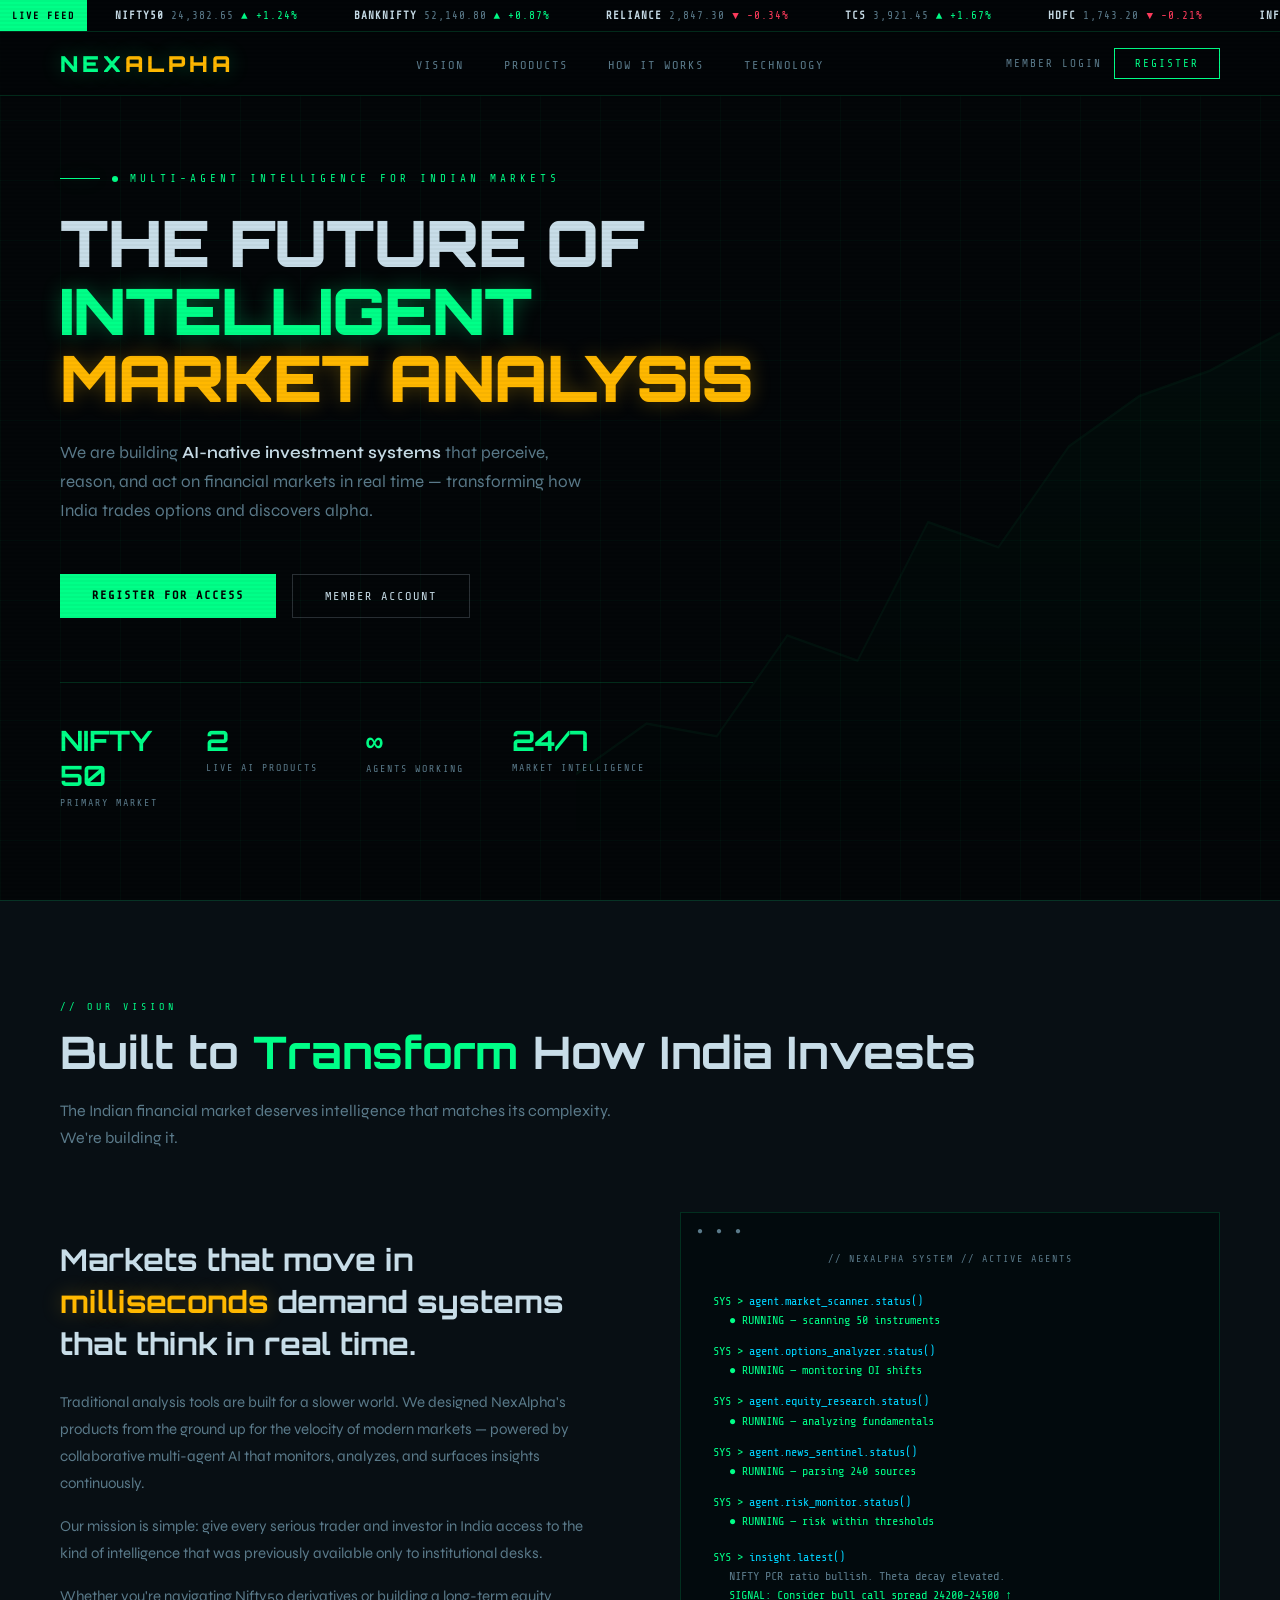
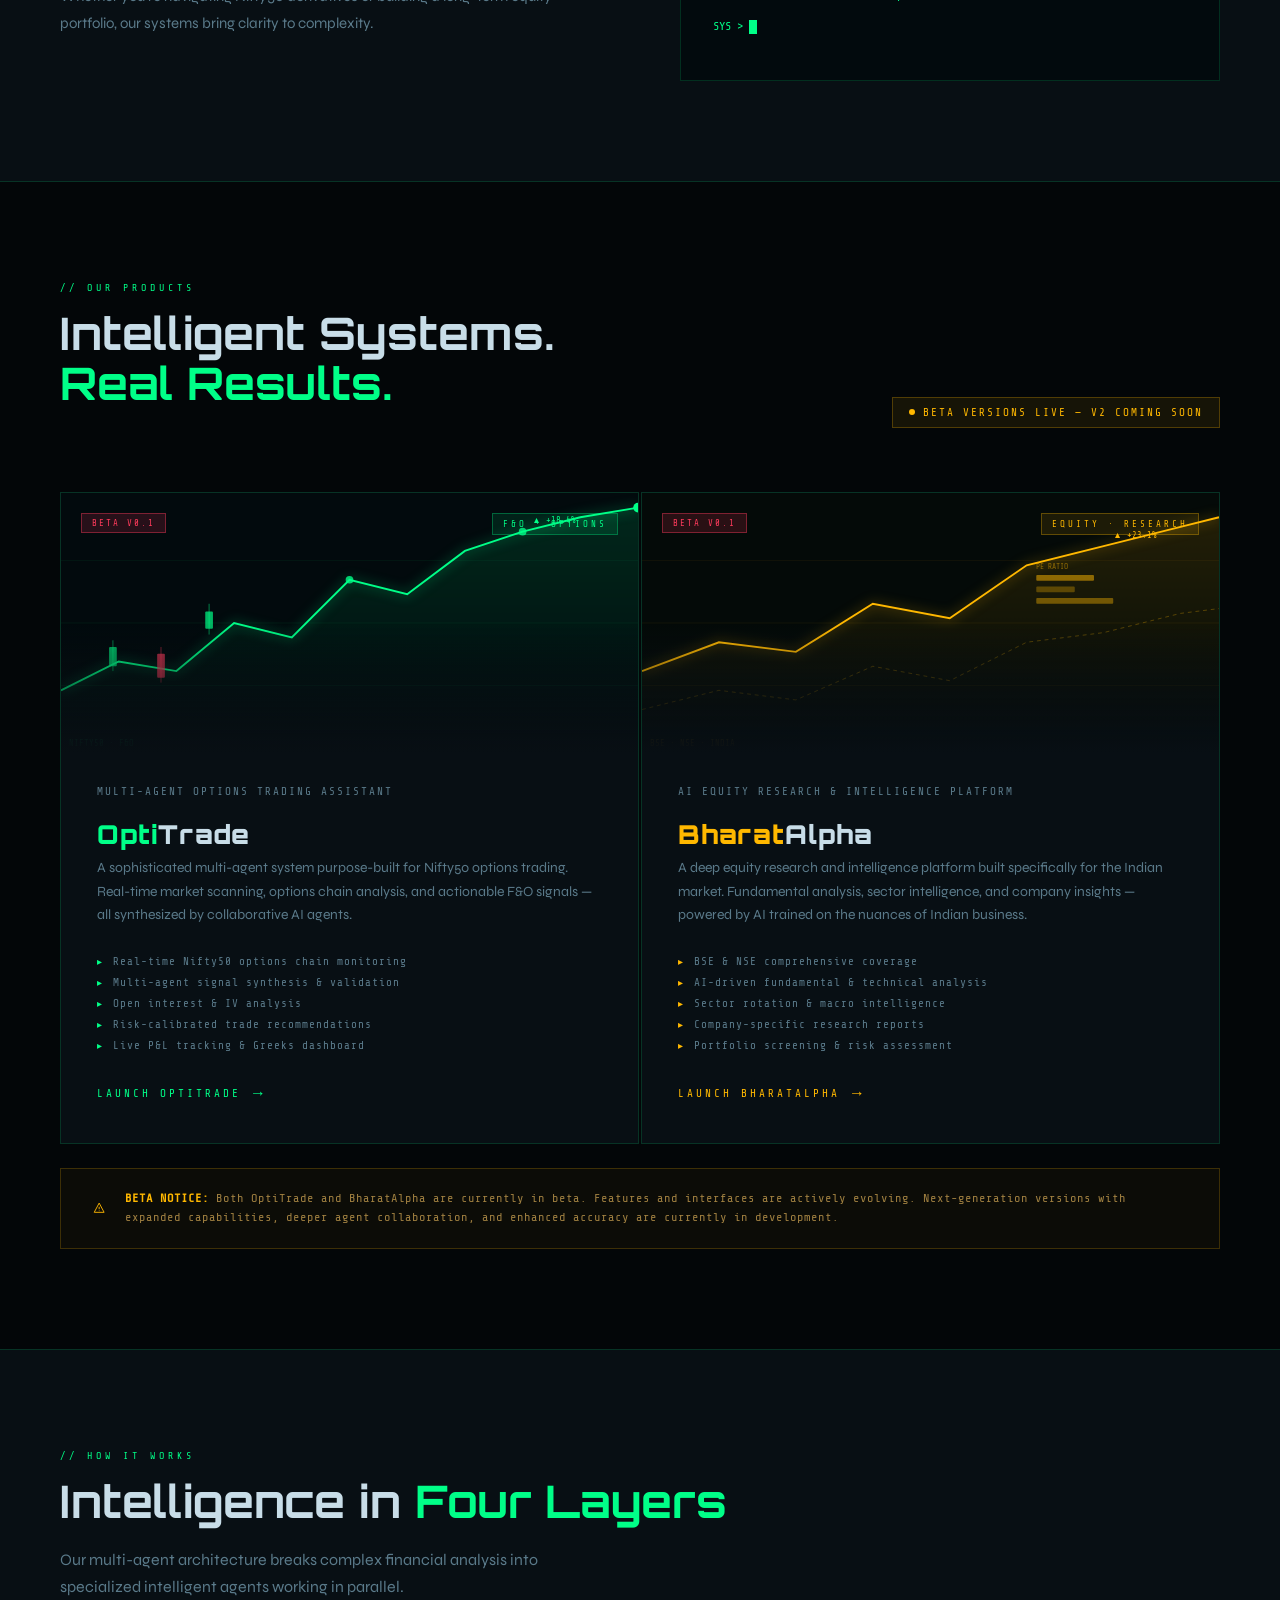
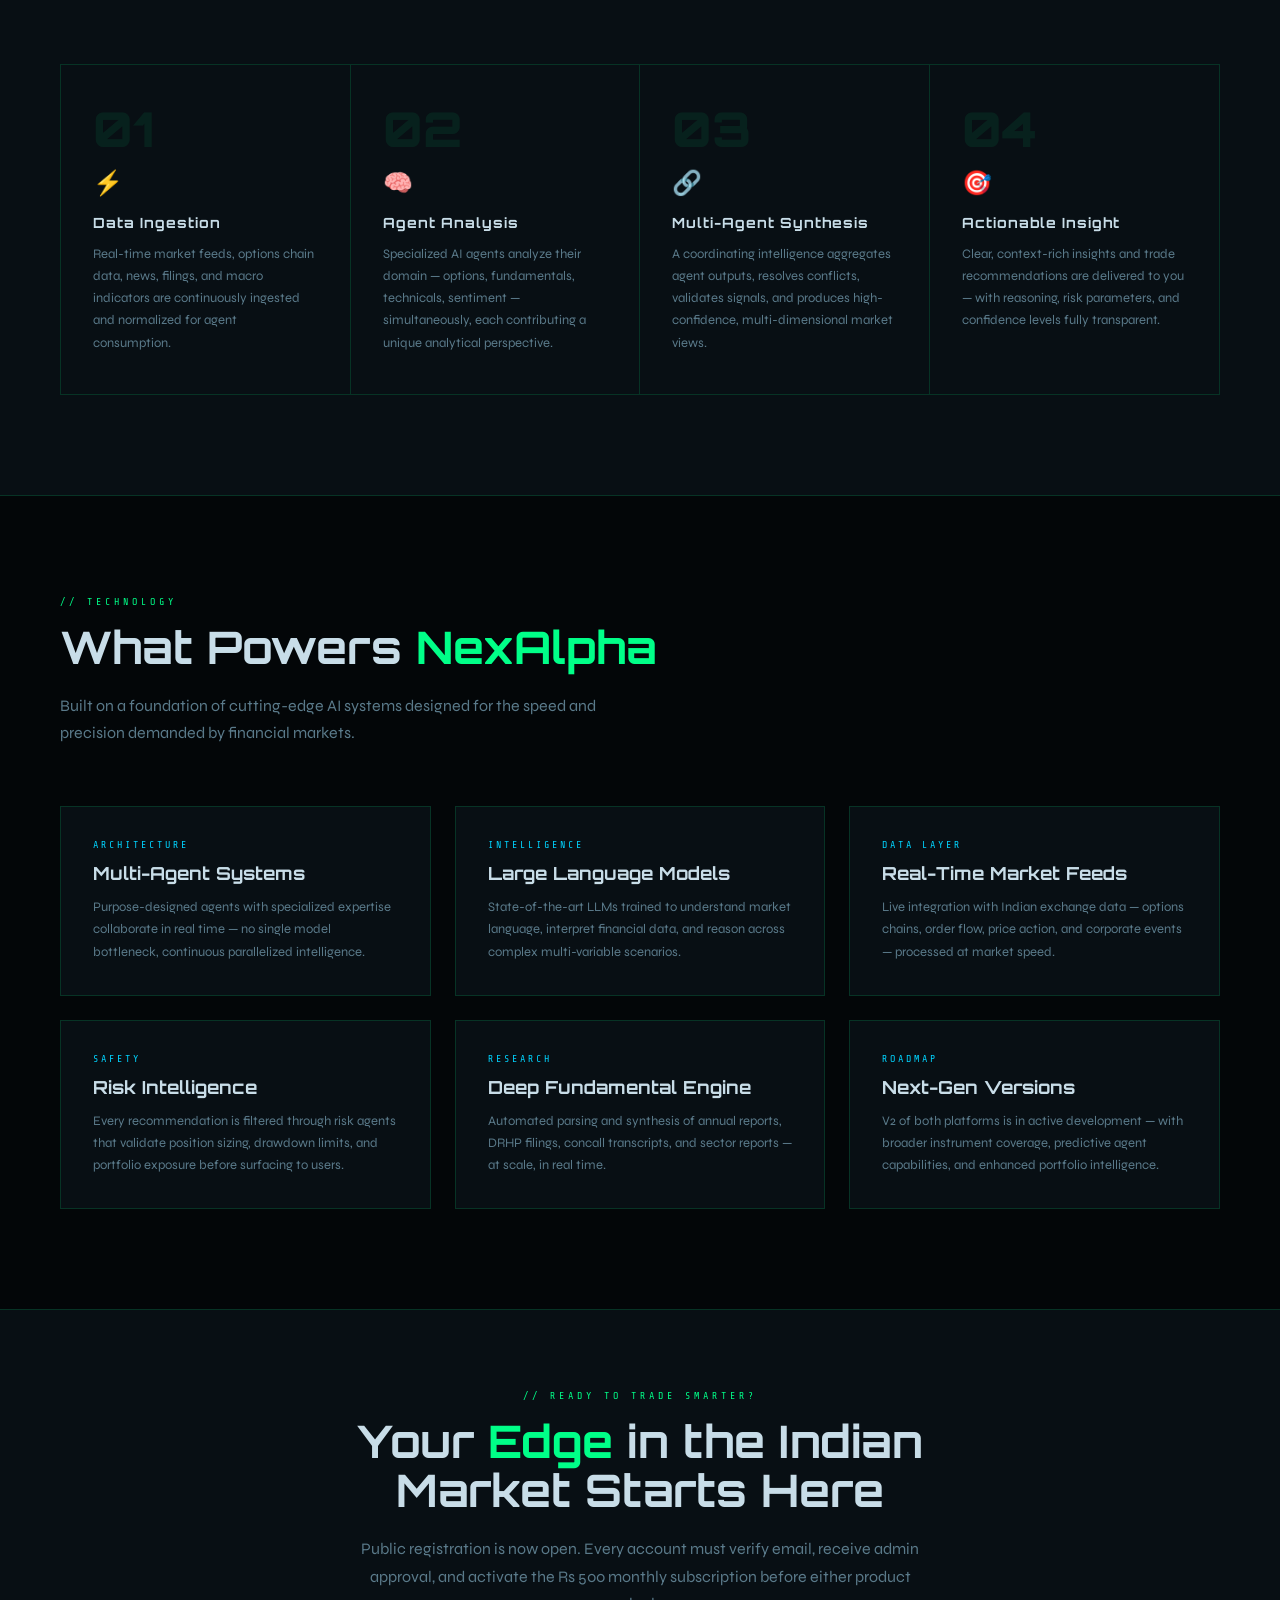
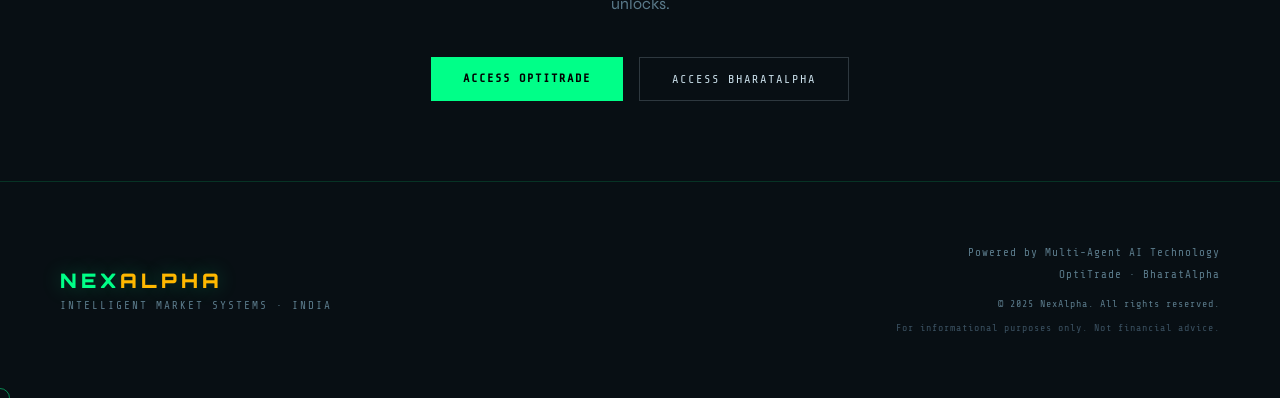
==== index.html @ 41e8a123 "Implemented database, auth and payment gateway" ====
<!DOCTYPE html>
<html lang="en">

<head>
    <meta charset="UTF-8">
    <meta name="viewport" content="width=device-width, initial-scale=1.0">
    <title>NexAlpha — Intelligent Market Systems</title>
    <link rel="preconnect" href="https://fonts.googleapis.com">
    <link
        href="https://fonts.googleapis.com/css2?family=Share+Tech+Mono&family=Orbitron:wght@400;700;900&family=Syne:wght@400;600;800&display=swap"
        rel="stylesheet">
    <style>
        :root {
            --bg: #030608;
            --surface: #080f14;
            --surface2: #0d1a22;
            --green: #00ff88;
            --green-dim: #00cc6a;
            --amber: #ffb800;
            --red: #ff3b5c;
            --cyan: #00d4ff;
            --text: #c8dde8;
            --text-dim: #5a7a8a;
            --border: rgba(0, 255, 136, 0.15);
            --glow: 0 0 20px rgba(0, 255, 136, 0.3);
            --glow-amber: 0 0 20px rgba(255, 184, 0, 0.3);
        }

        * {
            margin: 0;
            padding: 0;
            box-sizing: border-box;
        }

        html {
            scroll-behavior: smooth;
        }

        body {
            background: var(--bg);
            color: var(--text);
            font-family: 'Syne', sans-serif;
            overflow-x: hidden;
            cursor: crosshair;
        }

        /* Scanline overlay */
        body::before {
            content: '';
            position: fixed;
            inset: 0;
            background: repeating-linear-gradient(0deg,
                    transparent,
                    transparent 2px,
                    rgba(0, 0, 0, 0.03) 2px,
                    rgba(0, 0, 0, 0.03) 4px);
            pointer-events: none;
            z-index: 9999;
        }

        /* Grid background */
        body::after {
            content: '';
            position: fixed;
            inset: 0;
            background-image:
                linear-gradient(rgba(0, 255, 136, 0.03) 1px, transparent 1px),
                linear-gradient(90deg, rgba(0, 255, 136, 0.03) 1px, transparent 1px);
            background-size: 60px 60px;
            pointer-events: none;
            z-index: 0;
        }

        /* ─── TICKER ─── */
        .ticker-wrap {
            position: fixed;
            top: 0;
            left: 0;
            right: 0;
            z-index: 1000;
            background: rgba(3, 6, 8, 0.95);
            border-bottom: 1px solid var(--border);
            height: 32px;
            overflow: hidden;
            display: flex;
            align-items: center;
        }

        .ticker-label {
            background: var(--green);
            color: #000;
            font-family: 'Share Tech Mono', monospace;
            font-size: 10px;
            font-weight: 700;
            padding: 0 12px;
            height: 100%;
            display: flex;
            align-items: center;
            white-space: nowrap;
            letter-spacing: 2px;
            flex-shrink: 0;
        }

        .ticker-track {
            display: flex;
            animation: ticker 30s linear infinite;
            white-space: nowrap;
        }

        .ticker-item {
            font-family: 'Share Tech Mono', monospace;
            font-size: 11px;
            padding: 0 28px;
            color: var(--text-dim);
            letter-spacing: 1px;
        }

        .ticker-item .sym {
            color: var(--text);
            font-weight: 700;
        }

        .ticker-item .up {
            color: var(--green);
        }

        .ticker-item .down {
            color: var(--red);
        }

        @keyframes ticker {
            0% {
                transform: translateX(0);
            }

            100% {
                transform: translateX(-50%);
            }
        }

        /* ─── NAV ─── */
        nav {
            position: fixed;
            top: 32px;
            left: 0;
            right: 0;
            z-index: 900;
            display: flex;
            align-items: center;
            justify-content: space-between;
            padding: 0 60px;
            height: 64px;
            background: rgba(3, 6, 8, 0.9);
            backdrop-filter: blur(20px);
            border-bottom: 1px solid var(--border);
        }

        .nav-logo {
            font-family: 'Orbitron', monospace;
            font-size: 22px;
            font-weight: 900;
            letter-spacing: 4px;
            color: var(--green);
            text-shadow: var(--glow);
            text-decoration: none;
        }

        .nav-logo span {
            color: var(--amber);
        }

        .nav-links {
            display: flex;
            gap: 40px;
            list-style: none;
        }

        .nav-links a {
            font-family: 'Share Tech Mono', monospace;
            font-size: 12px;
            letter-spacing: 2px;
            color: var(--text-dim);
            text-decoration: none;
            text-transform: uppercase;
            transition: color 0.2s;
        }

        .nav-links a:hover {
            color: var(--green);
        }

        .nav-cta {
            font-family: 'Share Tech Mono', monospace;
            font-size: 11px;
            letter-spacing: 2px;
            text-transform: uppercase;
            padding: 8px 20px;
            border: 1px solid var(--green);
            color: var(--green);
            background: transparent;
            cursor: pointer;
            transition: all 0.2s;
            text-decoration: none;
        }

        .nav-cta:hover {
            background: var(--green);
            color: #000;
            box-shadow: var(--glow);
        }

        .nav-actions {
            display: flex;
            align-items: center;
            gap: 12px;
        }

        .nav-login {
            font-family: 'Share Tech Mono', monospace;
            font-size: 11px;
            letter-spacing: 2px;
            text-transform: uppercase;
            color: var(--text-dim);
            text-decoration: none;
        }

        .nav-login:hover {
            color: var(--text);
        }

        /* ─── HERO ─── */
        #hero {
            position: relative;
            min-height: 100vh;
            display: flex;
            align-items: center;
            padding: 160px 60px 80px;
            z-index: 1;
            overflow: hidden;
        }

        .hero-bg-chart {
            position: absolute;
            right: 0;
            bottom: 0;
            width: 55%;
            height: 70%;
            opacity: 0.08;
            pointer-events: none;
        }

        .hero-content {
            max-width: 700px;
            position: relative;
            z-index: 2;
        }

        .hero-tag {
            font-family: 'Share Tech Mono', monospace;
            font-size: 11px;
            letter-spacing: 4px;
            color: var(--green);
            text-transform: uppercase;
            margin-bottom: 24px;
            display: flex;
            align-items: center;
            gap: 12px;
        }

        .hero-tag::before {
            content: '';
            width: 40px;
            height: 1px;
            background: var(--green);
            box-shadow: var(--glow);
        }

        .hero-tag .blink {
            width: 6px;
            height: 6px;
            background: var(--green);
            border-radius: 50%;
            animation: blink 1s step-end infinite;
        }

        @keyframes blink {

            0%,
            100% {
                opacity: 1;
            }

            50% {
                opacity: 0;
            }
        }

        h1 {
            font-family: 'Orbitron', monospace;
            font-size: clamp(38px, 5vw, 72px);
            font-weight: 900;
            line-height: 1.05;
            letter-spacing: -1px;
            margin-bottom: 12px;
        }

        h1 .line1 {
            color: var(--text);
        }

        h1 .line2 {
            color: var(--green);
            text-shadow: var(--glow);
        }

        h1 .line3 {
            color: var(--amber);
            text-shadow: var(--glow-amber);
        }

        .hero-sub {
            font-size: 17px;
            line-height: 1.7;
            color: var(--text-dim);
            margin: 28px 0 48px;
            max-width: 540px;
            font-weight: 400;
        }

        .hero-sub strong {
            color: var(--text);
            font-weight: 600;
        }

        .hero-btns {
            display: flex;
            gap: 16px;
            flex-wrap: wrap;
        }

        .btn-primary {
            font-family: 'Share Tech Mono', monospace;
            font-size: 12px;
            letter-spacing: 2px;
            text-transform: uppercase;
            padding: 14px 32px;
            background: var(--green);
            color: #000;
            border: none;
            cursor: pointer;
            font-weight: 700;
            text-decoration: none;
            transition: all 0.2s;
            display: inline-block;
        }

        .btn-primary:hover {
            box-shadow: var(--glow);
            transform: translateY(-2px);
        }

        .btn-secondary {
            font-family: 'Share Tech Mono', monospace;
            font-size: 12px;
            letter-spacing: 2px;
            text-transform: uppercase;
            padding: 14px 32px;
            background: transparent;
            color: var(--text);
            border: 1px solid rgba(200, 221, 232, 0.2);
            cursor: pointer;
            text-decoration: none;
            transition: all 0.2s;
            display: inline-block;
        }

        .btn-secondary:hover {
            border-color: var(--cyan);
            color: var(--cyan);
        }

        /* Stats row */
        .hero-stats {
            display: flex;
            gap: 48px;
            margin-top: 64px;
            padding-top: 40px;
            border-top: 1px solid var(--border);
        }

        .stat-item .val {
            font-family: 'Orbitron', monospace;
            font-size: 28px;
            font-weight: 700;
            color: var(--green);
            display: block;
        }

        .stat-item .lbl {
            font-family: 'Share Tech Mono', monospace;
            font-size: 10px;
            letter-spacing: 2px;
            color: var(--text-dim);
            text-transform: uppercase;
            margin-top: 4px;
            display: block;
        }

        /* ─── SECTION COMMONS ─── */
        section {
            position: relative;
            z-index: 1;
            padding: 100px 60px;
        }

        .section-tag {
            font-family: 'Share Tech Mono', monospace;
            font-size: 10px;
            letter-spacing: 4px;
            color: var(--green);
            text-transform: uppercase;
            margin-bottom: 16px;
        }

        .section-title {
            font-family: 'Orbitron', monospace;
            font-size: clamp(28px, 3.5vw, 48px);
            font-weight: 700;
            color: var(--text);
            margin-bottom: 20px;
            line-height: 1.1;
        }

        .section-title em {
            font-style: normal;
            color: var(--green);
        }

        .section-desc {
            font-size: 16px;
            color: var(--text-dim);
            line-height: 1.7;
            max-width: 560px;
        }

        /* ─── VISION ─── */
        #vision {
            background: var(--surface);
            border-top: 1px solid var(--border);
            border-bottom: 1px solid var(--border);
        }

        .vision-grid {
            display: grid;
            grid-template-columns: 1fr 1fr;
            gap: 80px;
            align-items: center;
            margin-top: 60px;
        }

        .vision-text .big {
            font-family: 'Orbitron', monospace;
            font-size: clamp(18px, 2.5vw, 30px);
            font-weight: 700;
            color: var(--text);
            line-height: 1.4;
            margin-bottom: 24px;
        }

        .vision-text .big span {
            color: var(--amber);
            text-shadow: var(--glow-amber);
        }

        .vision-text p {
            font-size: 15px;
            color: var(--text-dim);
            line-height: 1.8;
            margin-bottom: 16px;
        }

        .terminal-box {
            background: #020a0d;
            border: 1px solid var(--border);
            padding: 32px;
            font-family: 'Share Tech Mono', monospace;
            position: relative;
            overflow: hidden;
        }

        .terminal-box::before {
            content: '● ● ●';
            position: absolute;
            top: 12px;
            left: 16px;
            font-size: 10px;
            color: var(--text-dim);
            letter-spacing: 4px;
        }

        .terminal-box .tb-title {
            font-size: 10px;
            color: var(--text-dim);
            letter-spacing: 2px;
            text-align: center;
            margin-bottom: 28px;
            margin-top: 8px;
            text-transform: uppercase;
        }

        .t-line {
            font-size: 12px;
            margin-bottom: 12px;
            line-height: 1.6;
        }

        .t-line .prompt {
            color: var(--green);
        }

        .t-line .cmd {
            color: var(--cyan);
        }

        .t-line .out {
            color: var(--text-dim);
            padding-left: 16px;
            display: block;
        }

        .t-line .val-up {
            color: var(--green);
        }

        .t-line .val-down {
            color: var(--red);
        }

        .t-cursor {
            display: inline-block;
            width: 8px;
            height: 14px;
            background: var(--green);
            vertical-align: middle;
            animation: blink 0.8s step-end infinite;
        }

        /* ─── PRODUCTS ─── */
        #products {
            padding: 100px 60px;
        }

        .products-header {
            display: flex;
            justify-content: space-between;
            align-items: flex-end;
            margin-bottom: 64px;
        }

        .beta-notice {
            font-family: 'Share Tech Mono', monospace;
            font-size: 11px;
            letter-spacing: 2px;
            color: var(--amber);
            background: rgba(255, 184, 0, 0.08);
            border: 1px solid rgba(255, 184, 0, 0.25);
            padding: 8px 16px;
            display: flex;
            align-items: center;
            gap: 8px;
            text-transform: uppercase;
        }

        .beta-notice .dot {
            width: 6px;
            height: 6px;
            background: var(--amber);
            border-radius: 50%;
            animation: blink 1s step-end infinite;
        }

        .products-grid {
            display: grid;
            grid-template-columns: 1fr 1fr;
            gap: 2px;
        }

        /* Product Card */
        .product-card {
            background: var(--surface);
            border: 1px solid var(--border);
            padding: 0;
            cursor: pointer;
            text-decoration: none;
            color: inherit;
            display: block;
            position: relative;
            overflow: hidden;
            transition: all 0.3s;
            group: true;
        }

        .product-card:hover {
            border-color: rgba(0, 255, 136, 0.4);
            transform: translateY(-4px);
            box-shadow: 0 24px 60px rgba(0, 0, 0, 0.5), var(--glow);
            z-index: 2;
        }

        .product-card.amber:hover {
            border-color: rgba(255, 184, 0, 0.4);
            box-shadow: 0 24px 60px rgba(0, 0, 0, 0.5), var(--glow-amber);
        }

        /* Card visual header */
        .card-visual {
            height: 260px;
            position: relative;
            overflow: hidden;
            background: #020a0d;
        }

        /* Animated chart for OptiTrade */
        .chart-anim {
            position: absolute;
            inset: 0;
            display: flex;
            align-items: flex-end;
            gap: 3px;
            padding: 20px;
        }

        .chart-anim svg {
            position: absolute;
            inset: 0;
            width: 100%;
            height: 100%;
        }

        .card-visual-overlay {
            position: absolute;
            inset: 0;
            background: linear-gradient(to bottom, transparent 50%, var(--surface) 100%);
            z-index: 2;
        }

        .card-badge {
            position: absolute;
            top: 20px;
            right: 20px;
            z-index: 5;
            font-family: 'Share Tech Mono', monospace;
            font-size: 9px;
            letter-spacing: 3px;
            text-transform: uppercase;
            padding: 5px 10px;
            background: rgba(0, 255, 136, 0.1);
            border: 1px solid rgba(0, 255, 136, 0.3);
            color: var(--green);
        }

        .card-badge.amber-badge {
            background: rgba(255, 184, 0, 0.1);
            border-color: rgba(255, 184, 0, 0.3);
            color: var(--amber);
        }

        .beta-tag {
            position: absolute;
            top: 20px;
            left: 20px;
            z-index: 5;
            font-family: 'Share Tech Mono', monospace;
            font-size: 9px;
            letter-spacing: 2px;
            text-transform: uppercase;
            padding: 4px 10px;
            background: rgba(255, 59, 92, 0.15);
            border: 1px solid rgba(255, 59, 92, 0.4);
            color: var(--red);
        }

        .card-body {
            padding: 32px 36px 40px;
        }

        .card-name {
            font-family: 'Orbitron', monospace;
            font-size: 26px;
            font-weight: 900;
            margin-bottom: 6px;
            color: var(--text);
            letter-spacing: 1px;
        }

        .card-name .accent {
            color: var(--green);
        }

        .card-name .accent-amber {
            color: var(--amber);
        }

        .card-tagline {
            font-family: 'Share Tech Mono', monospace;
            font-size: 11px;
            letter-spacing: 2px;
            color: var(--text-dim);
            text-transform: uppercase;
            margin-bottom: 20px;
        }

        .card-desc {
            font-size: 14px;
            color: var(--text-dim);
            line-height: 1.7;
            margin-bottom: 28px;
        }

        .card-features {
            display: flex;
            flex-direction: column;
            gap: 8px;
            margin-bottom: 32px;
        }

        .feat {
            font-family: 'Share Tech Mono', monospace;
            font-size: 11px;
            letter-spacing: 1px;
            color: var(--text-dim);
            display: flex;
            align-items: center;
            gap: 10px;
        }

        .feat::before {
            content: '▸';
            color: var(--green);
            font-size: 10px;
        }

        .feat.amber::before {
            color: var(--amber);
        }

        .card-cta {
            font-family: 'Share Tech Mono', monospace;
            font-size: 11px;
            letter-spacing: 3px;
            text-transform: uppercase;
            color: var(--green);
            display: flex;
            align-items: center;
            gap: 12px;
            transition: gap 0.2s;
        }

        .product-card:hover .card-cta {
            gap: 20px;
        }

        .card-cta.amber-cta {
            color: var(--amber);
        }

        .card-cta::after {
            content: '→';
            font-size: 16px;
        }

        /* SVG chart paths */
        .chart-path-green {
            fill: none;
            stroke: var(--green);
            stroke-width: 2;
            filter: drop-shadow(0 0 6px rgba(0, 255, 136, 0.6));
            stroke-dasharray: 1000;
            stroke-dashoffset: 1000;
            animation: drawLine 3s ease forwards 0.5s;
        }

        .chart-path-amber {
            fill: none;
            stroke: var(--amber);
            stroke-width: 2;
            filter: drop-shadow(0 0 6px rgba(255, 184, 0, 0.6));
            stroke-dasharray: 1000;
            stroke-dashoffset: 1000;
            animation: drawLine 3s ease forwards 0.5s;
        }

        .chart-area-green {
            fill: url(#greenGrad);
            opacity: 0.3;
            stroke: none;
            animation: fadeIn 3.5s ease forwards;
        }

        .chart-area-amber {
            fill: url(#amberGrad);
            opacity: 0.25;
            stroke: none;
            animation: fadeIn 3.5s ease forwards;
        }

        @keyframes drawLine {
            to {
                stroke-dashoffset: 0;
            }
        }

        @keyframes fadeIn {
            0% {
                opacity: 0;
            }

            100% {
                opacity: 0.25;
            }
        }

        /* Candlestick visual */
        .candle {
            display: inline-block;
            width: 14px;
            border-radius: 1px;
            position: relative;
            transition: height 1s ease;
        }

        /* ─── HOW IT WORKS ─── */
        #how {
            background: var(--surface);
            border-top: 1px solid var(--border);
            border-bottom: 1px solid var(--border);
        }

        .how-grid {
            display: grid;
            grid-template-columns: repeat(4, 1fr);
            gap: 0;
            margin-top: 64px;
            border: 1px solid var(--border);
        }

        .how-step {
            padding: 40px 32px;
            border-right: 1px solid var(--border);
            position: relative;
            transition: background 0.3s;
        }

        .how-step:last-child {
            border-right: none;
        }

        .how-step:hover {
            background: rgba(0, 255, 136, 0.03);
        }

        .step-num {
            font-family: 'Orbitron', monospace;
            font-size: 48px;
            font-weight: 900;
            color: rgba(0, 255, 136, 0.08);
            line-height: 1;
            margin-bottom: 16px;
        }

        .step-icon {
            font-size: 24px;
            margin-bottom: 16px;
            display: block;
        }

        .step-title {
            font-family: 'Orbitron', monospace;
            font-size: 14px;
            font-weight: 700;
            color: var(--text);
            margin-bottom: 12px;
            letter-spacing: 1px;
        }

        .step-desc {
            font-size: 13px;
            color: var(--text-dim);
            line-height: 1.7;
        }

        /* ─── TECH ─── */
        #tech {
            padding: 100px 60px;
        }

        .tech-grid {
            display: grid;
            grid-template-columns: repeat(3, 1fr);
            gap: 24px;
            margin-top: 60px;
        }

        .tech-card {
            background: var(--surface);
            border: 1px solid var(--border);
            padding: 32px;
            transition: border-color 0.3s;
        }

        .tech-card:hover {
            border-color: rgba(0, 212, 255, 0.3);
        }

        .tech-card .tc-label {
            font-family: 'Share Tech Mono', monospace;
            font-size: 10px;
            letter-spacing: 3px;
            color: var(--cyan);
            text-transform: uppercase;
            margin-bottom: 12px;
        }

        .tech-card .tc-title {
            font-family: 'Orbitron', monospace;
            font-size: 18px;
            font-weight: 700;
            color: var(--text);
            margin-bottom: 12px;
        }

        .tech-card .tc-desc {
            font-size: 13px;
            color: var(--text-dim);
            line-height: 1.7;
        }

        /* ─── FOOTER ─── */
        footer {
            background: var(--surface);
            border-top: 1px solid var(--border);
            padding: 60px;
            display: flex;
            justify-content: space-between;
            align-items: center;
            position: relative;
            z-index: 1;
        }

        .footer-logo {
            font-family: 'Orbitron', monospace;
            font-size: 20px;
            font-weight: 900;
            letter-spacing: 4px;
            color: var(--green);
            text-shadow: var(--glow);
        }

        .footer-logo span {
            color: var(--amber);
        }

        .footer-tagline {
            font-family: 'Share Tech Mono', monospace;
            font-size: 11px;
            letter-spacing: 2px;
            color: var(--text-dim);
            margin-top: 6px;
            text-transform: uppercase;
        }

        .footer-right {
            text-align: right;
        }

        .footer-right p {
            font-family: 'Share Tech Mono', monospace;
            font-size: 11px;
            color: var(--text-dim);
            letter-spacing: 1px;
            line-height: 2;
        }

        .footer-right a {
            color: var(--green);
            text-decoration: none;
        }

        /* ─── DIVIDER ─── */
        .h-divider {
            width: 100%;
            height: 1px;
            background: linear-gradient(to right, transparent, var(--green), transparent);
            opacity: 0.2;
            margin: 0 60px;
            width: calc(100% - 120px);
        }

        /* Animations on scroll */
        .reveal {
            opacity: 0;
            transform: translateY(30px);
            transition: opacity 0.7s ease, transform 0.7s ease;
        }

        .reveal.visible {
            opacity: 1;
            transform: none;
        }

        /* Responsive */
        @media (max-width: 900px) {
            nav {
                padding: 0 24px;
            }

            .nav-actions {
                width: 100%;
                justify-content: space-between;
            }

            section {
                padding: 80px 24px;
            }

            #hero {
                padding: 140px 24px 60px;
            }

            .vision-grid,
            .products-grid {
                grid-template-columns: 1fr;
            }

            .how-grid {
                grid-template-columns: 1fr 1fr;
            }

            .tech-grid {
                grid-template-columns: 1fr;
            }

            footer {
                flex-direction: column;
                gap: 32px;
                text-align: center;
            }

            .footer-right {
                text-align: center;
            }

            .products-header {
                flex-direction: column;
                align-items: flex-start;
                gap: 20px;
            }

            .hero-stats {
                gap: 24px;
                flex-wrap: wrap;
            }

            nav .nav-links {
                display: none;
            }
        }
    </style>
</head>

<body>

    <!-- TICKER BAR -->
    <div class="ticker-wrap">
        <div class="ticker-label">LIVE FEED</div>
        <div style="overflow:hidden;flex:1">
            <div class="ticker-track">
                <span class="ticker-item"><span class="sym">NIFTY50</span> 24,382.65 <span class="up">▲
                        +1.24%</span></span>
                <span class="ticker-item"><span class="sym">BANKNIFTY</span> 52,140.80 <span class="up">▲
                        +0.87%</span></span>
                <span class="ticker-item"><span class="sym">RELIANCE</span> 2,847.30 <span class="down">▼
                        -0.34%</span></span>
                <span class="ticker-item"><span class="sym">TCS</span> 3,921.45 <span class="up">▲ +1.67%</span></span>
                <span class="ticker-item"><span class="sym">HDFC</span> 1,743.20 <span class="down">▼
                        -0.21%</span></span>
                <span class="ticker-item"><span class="sym">INFY</span> 1,584.75 <span class="up">▲ +2.03%</span></span>
                <span class="ticker-item"><span class="sym">WIPRO</span> 498.60 <span class="up">▲ +0.55%</span></span>
                <span class="ticker-item"><span class="sym">ICICIBANK</span> 1,231.90 <span class="down">▼
                        -0.78%</span></span>
                <span class="ticker-item"><span class="sym">SBIN</span> 812.40 <span class="up">▲ +1.12%</span></span>
                <span class="ticker-item"><span class="sym">ADANIENT</span> 2,765.00 <span class="down">▼
                        -1.45%</span></span>
                <!-- duplicate for seamless loop -->
                <span class="ticker-item"><span class="sym">NIFTY50</span> 24,382.65 <span class="up">▲
                        +1.24%</span></span>
                <span class="ticker-item"><span class="sym">BANKNIFTY</span> 52,140.80 <span class="up">▲
                        +0.87%</span></span>
                <span class="ticker-item"><span class="sym">RELIANCE</span> 2,847.30 <span class="down">▼
                        -0.34%</span></span>
                <span class="ticker-item"><span class="sym">TCS</span> 3,921.45 <span class="up">▲ +1.67%</span></span>
                <span class="ticker-item"><span class="sym">HDFC</span> 1,743.20 <span class="down">▼
                        -0.21%</span></span>
                <span class="ticker-item"><span class="sym">INFY</span> 1,584.75 <span class="up">▲ +2.03%</span></span>
                <span class="ticker-item"><span class="sym">WIPRO</span> 498.60 <span class="up">▲ +0.55%</span></span>
                <span class="ticker-item"><span class="sym">ICICIBANK</span> 1,231.90 <span class="down">▼
                        -0.78%</span></span>
            </div>
        </div>
    </div>

    <!-- NAV -->
    <nav>
        <a href="#" class="nav-logo">NEX<span>ALPHA</span></a>
        <ul class="nav-links">
            <li><a href="#vision">Vision</a></li>
            <li><a href="#products">Products</a></li>
            <li><a href="#how">How It Works</a></li>
            <li><a href="#tech">Technology</a></li>
        </ul>
        <div class="nav-actions">
            <a href="login.html" class="nav-login">Member Login</a>
            <a href="register.html" class="nav-cta">Register</a>
        </div>
    </nav>

    <!-- HERO -->
    <section id="hero">
        <!-- Animated BG chart SVG -->
        <svg class="hero-bg-chart" viewBox="0 0 800 500" preserveAspectRatio="none">
            <defs>
                <linearGradient id="heroGrad" x1="0" y1="0" x2="0" y2="1">
                    <stop offset="0%" stop-color="#00ff88" stop-opacity="0.4" />
                    <stop offset="100%" stop-color="#00ff88" stop-opacity="0" />
                </linearGradient>
            </defs>
            <path
                d="M0,400 L80,360 L160,370 L240,290 L320,310 L400,200 L480,220 L560,140 L640,100 L720,80 L800,50 L800,500 L0,500 Z"
                fill="url(#heroGrad)" />
            <path d="M0,400 L80,360 L160,370 L240,290 L320,310 L400,200 L480,220 L560,140 L640,100 L720,80 L800,50"
                fill="none" stroke="#00ff88" stroke-width="2" opacity="0.6" />
        </svg>

        <div class="hero-content">
            <div class="hero-tag">
                <div class="blink"></div>
                Multi-Agent Intelligence for Indian Markets
            </div>

            <h1>
                <div class="line1">THE FUTURE OF</div>
                <div class="line2">INTELLIGENT</div>
                <div class="line3">MARKET ANALYSIS</div>
            </h1>

            <p class="hero-sub">
                We are building <strong>AI-native investment systems</strong> that perceive, reason, and act on
                financial markets in real time — transforming how India trades options and discovers alpha.
            </p>

            <div class="hero-btns">
                <a href="register.html" class="btn-primary">Register For Access</a>
                <a href="account.html" class="btn-secondary">Member Account</a>
            </div>

            <div class="hero-stats">
                <div class="stat-item">
                    <span class="val">NIFTY<br>50</span>
                    <span class="lbl">Primary Market</span>
                </div>
                <div class="stat-item">
                    <span class="val">2</span>
                    <span class="lbl">Live AI Products</span>
                </div>
                <div class="stat-item">
                    <span class="val">∞</span>
                    <span class="lbl">Agents Working</span>
                </div>
                <div class="stat-item">
                    <span class="val">24/7</span>
                    <span class="lbl">Market Intelligence</span>
                </div>
            </div>
        </div>
    </section>

    <!-- VISION -->
    <section id="vision">
        <div class="section-tag">// Our Vision</div>
        <h2 class="section-title">Built to <em>Transform</em> How India Invests</h2>
        <p class="section-desc">The Indian financial market deserves intelligence that matches its complexity. We're
            building it.</p>

        <div class="vision-grid">
            <div class="vision-text reveal">
                <p class="big">Markets that move in <span>milliseconds</span> demand systems that think in real time.
                </p>
                <p>Traditional analysis tools are built for a slower world. We designed NexAlpha's products from the
                    ground up for the velocity of modern markets — powered by collaborative multi-agent AI that
                    monitors, analyzes, and surfaces insights continuously.</p>
                <p>Our mission is simple: give every serious trader and investor in India access to the kind of
                    intelligence that was previously available only to institutional desks.</p>
                <p>Whether you're navigating Nifty50 derivatives or building a long-term equity portfolio, our systems
                    bring clarity to complexity.</p>
            </div>

            <div class="terminal-box reveal">
                <div class="tb-title">// nexalpha system // active agents</div>
                <div class="t-line">
                    <span class="prompt">SYS &gt;</span> <span class="cmd">agent.market_scanner.status()</span>
                    <span class="out val-up">● RUNNING — scanning 50 instruments</span>
                </div>
                <div class="t-line">
                    <span class="prompt">SYS &gt;</span> <span class="cmd">agent.options_analyzer.status()</span>
                    <span class="out val-up">● RUNNING — monitoring OI shifts</span>
                </div>
                <div class="t-line">
                    <span class="prompt">SYS &gt;</span> <span class="cmd">agent.equity_research.status()</span>
                    <span class="out val-up">● RUNNING — analyzing fundamentals</span>
                </div>
                <div class="t-line">
                    <span class="prompt">SYS &gt;</span> <span class="cmd">agent.news_sentinel.status()</span>
                    <span class="out val-up">● RUNNING — parsing 240 sources</span>
                </div>
                <div class="t-line">
                    <span class="prompt">SYS &gt;</span> <span class="cmd">agent.risk_monitor.status()</span>
                    <span class="out val-up">● RUNNING — risk within thresholds</span>
                </div>
                <div class="t-line" style="margin-top:16px">
                    <span class="prompt">SYS &gt;</span> <span class="cmd">insight.latest()</span>
                    <span class="out">NIFTY PCR ratio bullish. Theta decay elevated.</span>
                    <span class="out val-up">SIGNAL: Consider bull call spread 24200-24500 ↑</span>
                </div>
                <div class="t-line" style="margin-top:8px">
                    <span class="prompt">SYS &gt;</span> <span class="t-cursor"></span>
                </div>
            </div>
        </div>
    </section>

    <!-- PRODUCTS -->
    <section id="products">
        <div class="products-header">
            <div>
                <div class="section-tag">// Our Products</div>
                <h2 class="section-title">Intelligent Systems.<br><em>Real Results.</em></h2>
            </div>
            <div class="beta-notice">
                <div class="dot"></div>
                Beta Versions Live — V2 Coming Soon
            </div>
        </div>

        <div class="products-grid">

            <!-- OPTITRADE -->
            <a href="access.html?product=optitrade" class="product-card" title="Open OptiTrade Access Check">
                <div class="card-visual">
                    <div class="beta-tag">BETA v0.1</div>
                    <div class="card-badge">F&O · OPTIONS</div>
                    <svg viewBox="0 0 600 260" style="position:absolute;inset:0;width:100%;height:100%">
                        <defs>
                            <linearGradient id="greenGrad" x1="0" y1="0" x2="0" y2="1">
                                <stop offset="0%" stop-color="#00ff88" stop-opacity="0.5" />
                                <stop offset="100%" stop-color="#00ff88" stop-opacity="0" />
                            </linearGradient>
                        </defs>
                        <!-- Grid lines -->
                        <line x1="0" y1="65" x2="600" y2="65" stroke="#00ff88" stroke-opacity="0.06" stroke-width="1" />
                        <line x1="0" y1="130" x2="600" y2="130" stroke="#00ff88" stroke-opacity="0.06"
                            stroke-width="1" />
                        <line x1="0" y1="195" x2="600" y2="195" stroke="#00ff88" stroke-opacity="0.06"
                            stroke-width="1" />
                        <!-- Area fill -->
                        <path class="chart-area-green"
                            d="M0,200 L60,170 L120,180 L180,130 L240,145 L300,85 L360,100 L420,55 L480,35 L540,20 L600,10 L600,260 L0,260 Z" />
                        <!-- Line -->
                        <path class="chart-path-green"
                            d="M0,200 L60,170 L120,180 L180,130 L240,145 L300,85 L360,100 L420,55 L480,35 L540,20 L600,10" />
                        <!-- Dots -->
                        <circle cx="300" cy="85" r="4" fill="#00ff88" opacity="0.8" />
                        <circle cx="480" cy="35" r="4" fill="#00ff88" opacity="0.8" />
                        <circle cx="600" cy="10" r="5" fill="#00ff88" />
                        <!-- Labels -->
                        <text x="8" y="258" font-family="Share Tech Mono" font-size="9" fill="#00ff88"
                            opacity="0.4">NIFTY50 · F&O</text>
                        <text x="490" y="26" font-family="Share Tech Mono" font-size="9" fill="#00ff88">▲ +18.4%</text>
                        <!-- Candlesticks mini -->
                        <rect x="50" y="155" width="8" height="20" fill="#00ff88" opacity="0.7" rx="1" />
                        <line x1="54" y1="148" x2="54" y2="180" stroke="#00ff88" stroke-width="1" opacity="0.5" />
                        <rect x="100" y="162" width="8" height="25" fill="#ff3b5c" opacity="0.7" rx="1" />
                        <line x1="104" y1="155" x2="104" y2="192" stroke="#ff3b5c" stroke-width="1" opacity="0.5" />
                        <rect x="150" y="118" width="8" height="18" fill="#00ff88" opacity="0.7" rx="1" />
                        <line x1="154" y1="110" x2="154" y2="142" stroke="#00ff88" stroke-width="1" opacity="0.5" />
                    </svg>
                    <div class="card-visual-overlay"></div>
                </div>
                <div class="card-body">
                    <div class="card-tagline">Multi-Agent Options Trading Assistant</div>
                    <h3 class="card-name"><span class="accent">Opti</span>Trade</h3>
                    <p class="card-desc">A sophisticated multi-agent system purpose-built for Nifty50 options trading.
                        Real-time market scanning, options chain analysis, and actionable F&O signals — all synthesized
                        by collaborative AI agents.</p>
                    <div class="card-features">
                        <span class="feat">Real-time Nifty50 options chain monitoring</span>
                        <span class="feat">Multi-agent signal synthesis & validation</span>
                        <span class="feat">Open interest & IV analysis</span>
                        <span class="feat">Risk-calibrated trade recommendations</span>
                        <span class="feat">Live P&L tracking & Greeks dashboard</span>
                    </div>
                    <div class="card-cta">Launch OptiTrade</div>
                </div>
            </a>

            <!-- BHARATALPHA -->
            <a href="access.html?product=bharatalpha" class="product-card amber"
                title="Open BharatAlpha Access Check">
                <div class="card-visual" style="background:#040a08">
                    <div class="beta-tag">BETA v0.1</div>
                    <div class="card-badge amber-badge">EQUITY · RESEARCH</div>
                    <svg viewBox="0 0 600 260" style="position:absolute;inset:0;width:100%;height:100%">
                        <defs>
                            <linearGradient id="amberGrad" x1="0" y1="0" x2="0" y2="1">
                                <stop offset="0%" stop-color="#ffb800" stop-opacity="0.5" />
                                <stop offset="100%" stop-color="#ffb800" stop-opacity="0" />
                            </linearGradient>
                        </defs>
                        <!-- Grid -->
                        <line x1="0" y1="65" x2="600" y2="65" stroke="#ffb800" stroke-opacity="0.06" stroke-width="1" />
                        <line x1="0" y1="130" x2="600" y2="130" stroke="#ffb800" stroke-opacity="0.06"
                            stroke-width="1" />
                        <line x1="0" y1="195" x2="600" y2="195" stroke="#ffb800" stroke-opacity="0.06"
                            stroke-width="1" />
                        <!-- Multiple stock lines -->
                        <path class="chart-area-amber"
                            d="M0,180 L80,150 L160,160 L240,110 L320,125 L400,70 L480,50 L560,30 L600,20 L600,260 L0,260 Z" />
                        <path class="chart-path-amber"
                            d="M0,180 L80,150 L160,160 L240,110 L320,125 L400,70 L480,50 L560,30 L600,20" />
                        <!-- Second line -->
                        <path d="M0,220 L80,200 L160,210 L240,175 L320,190 L400,150 L480,140 L560,120 L600,115"
                            fill="none" stroke="#ffb800" stroke-width="1" stroke-opacity="0.3" stroke-dasharray="4,4" />
                        <!-- Labels -->
                        <text x="8" y="258" font-family="Share Tech Mono" font-size="9" fill="#ffb800" opacity="0.4">BSE
                            · NSE · INDIA</text>
                        <text x="490" y="42" font-family="Share Tech Mono" font-size="9" fill="#ffb800">▲ +23.1%</text>
                        <!-- Horizontal data bars -->
                        <rect x="410" y="80" width="60" height="6" fill="#ffb800" opacity="0.5" rx="1" />
                        <rect x="410" y="92" width="40" height="6" fill="#ffb800" opacity="0.3" rx="1" />
                        <rect x="410" y="104" width="80" height="6" fill="#ffb800" opacity="0.4" rx="1" />
                        <text x="410" y="74" font-family="Share Tech Mono" font-size="8" fill="#ffb800" opacity="0.5">PE
                            RATIO</text>
                    </svg>
                    <div class="card-visual-overlay"
                        style="background: linear-gradient(to bottom, transparent 50%, var(--surface) 100%)"></div>
                </div>
                <div class="card-body">
                    <div class="card-tagline">AI Equity Research & Intelligence Platform</div>
                    <h3 class="card-name"><span class="accent-amber">Bharat</span>Alpha</h3>
                    <p class="card-desc">A deep equity research and intelligence platform built specifically for the
                        Indian market. Fundamental analysis, sector intelligence, and company insights — powered by AI
                        trained on the nuances of Indian business.</p>
                    <div class="card-features">
                        <span class="feat amber">BSE & NSE comprehensive coverage</span>
                        <span class="feat amber">AI-driven fundamental & technical analysis</span>
                        <span class="feat amber">Sector rotation & macro intelligence</span>
                        <span class="feat amber">Company-specific research reports</span>
                        <span class="feat amber">Portfolio screening & risk assessment</span>
                    </div>
                    <div class="card-cta amber-cta">Launch BharatAlpha</div>
                </div>
            </a>

        </div>

        <!-- BETA WARNING BANNER -->
        <div
            style="margin-top: 24px; background: rgba(255,184,0,0.04); border: 1px solid rgba(255,184,0,0.2); padding: 20px 32px; display: flex; align-items: center; gap: 20px;">
            <svg width="20" height="20" viewBox="0 0 20 20" fill="none">
                <path d="M10 2L18 17H2L10 2Z" stroke="#ffb800" stroke-width="1.5" />
                <line x1="10" y1="8" x2="10" y2="12" stroke="#ffb800" stroke-width="1.5" />
                <circle cx="10" cy="14.5" r="0.75" fill="#ffb800" />
            </svg>
            <p
                style="font-family:'Share Tech Mono',monospace; font-size:12px; color: #a08040; letter-spacing:1px; line-height:1.6;">
                <strong style="color:var(--amber)">BETA NOTICE:</strong> Both OptiTrade and BharatAlpha are currently in
                beta. Features and interfaces are actively evolving.
                Next-generation versions with expanded capabilities, deeper agent collaboration, and enhanced accuracy
                are currently in development.
            </p>
        </div>
    </section>

    <!-- HOW IT WORKS -->
    <section id="how">
        <div class="section-tag">// How It Works</div>
        <h2 class="section-title">Intelligence in <em>Four Layers</em></h2>
        <p class="section-desc">Our multi-agent architecture breaks complex financial analysis into specialized
            intelligent agents working in parallel.</p>

        <div class="how-grid reveal">
            <div class="how-step">
                <div class="step-num">01</div>
                <span class="step-icon">⚡</span>
                <div class="step-title">Data Ingestion</div>
                <p class="step-desc">Real-time market feeds, options chain data, news, filings, and macro indicators are
                    continuously ingested and normalized for agent consumption.</p>
            </div>
            <div class="how-step">
                <div class="step-num">02</div>
                <span class="step-icon">🧠</span>
                <div class="step-title">Agent Analysis</div>
                <p class="step-desc">Specialized AI agents analyze their domain — options, fundamentals, technicals,
                    sentiment — simultaneously, each contributing a unique analytical perspective.</p>
            </div>
            <div class="how-step">
                <div class="step-num">03</div>
                <span class="step-icon">🔗</span>
                <div class="step-title">Multi-Agent Synthesis</div>
                <p class="step-desc">A coordinating intelligence aggregates agent outputs, resolves conflicts, validates
                    signals, and produces high-confidence, multi-dimensional market views.</p>
            </div>
            <div class="how-step">
                <div class="step-num">04</div>
                <span class="step-icon">🎯</span>
                <div class="step-title">Actionable Insight</div>
                <p class="step-desc">Clear, context-rich insights and trade recommendations are delivered to you — with
                    reasoning, risk parameters, and confidence levels fully transparent.</p>
            </div>
        </div>
    </section>

    <!-- TECH -->
    <section id="tech">
        <div class="section-tag">// Technology</div>
        <h2 class="section-title">What Powers <em>NexAlpha</em></h2>
        <p class="section-desc">Built on a foundation of cutting-edge AI systems designed for the speed and precision
            demanded by financial markets.</p>

        <div class="tech-grid reveal">
            <div class="tech-card">
                <div class="tc-label">Architecture</div>
                <div class="tc-title">Multi-Agent Systems</div>
                <p class="tc-desc">Purpose-designed agents with specialized expertise collaborate in real time — no
                    single model bottleneck, continuous parallelized intelligence.</p>
            </div>
            <div class="tech-card">
                <div class="tc-label">Intelligence</div>
                <div class="tc-title">Large Language Models</div>
                <p class="tc-desc">State-of-the-art LLMs trained to understand market language, interpret financial
                    data, and reason across complex multi-variable scenarios.</p>
            </div>
            <div class="tech-card">
                <div class="tc-label">Data Layer</div>
                <div class="tc-title">Real-Time Market Feeds</div>
                <p class="tc-desc">Live integration with Indian exchange data — options chains, order flow, price
                    action, and corporate events — processed at market speed.</p>
            </div>
            <div class="tech-card">
                <div class="tc-label">Safety</div>
                <div class="tc-title">Risk Intelligence</div>
                <p class="tc-desc">Every recommendation is filtered through risk agents that validate position sizing,
                    drawdown limits, and portfolio exposure before surfacing to users.</p>
            </div>
            <div class="tech-card">
                <div class="tc-label">Research</div>
                <div class="tc-title">Deep Fundamental Engine</div>
                <p class="tc-desc">Automated parsing and synthesis of annual reports, DRHP filings, concall transcripts,
                    and sector reports — at scale, in real time.</p>
            </div>
            <div class="tech-card">
                <div class="tc-label">Roadmap</div>
                <div class="tc-title">Next-Gen Versions</div>
                <p class="tc-desc">V2 of both platforms is in active development — with broader instrument coverage,
                    predictive agent capabilities, and enhanced portfolio intelligence.</p>
            </div>
        </div>
    </section>

    <!-- CTA SECTION -->
    <section
        style="text-align:center; padding: 80px 60px; background: var(--surface); border-top: 1px solid var(--border);">
        <div class="section-tag" style="justify-content:center; display:flex; margin-bottom:16px">// Ready to Trade
            Smarter?</div>
        <h2 class="section-title" style="max-width:600px; margin:0 auto 20px">Your <em>Edge</em> in the Indian Market
            Starts Here</h2>
        <p class="section-desc" style="margin: 0 auto 40px">Public registration is now open. Every account must verify
            email, receive admin approval, and activate the Rs 500 monthly subscription before either product unlocks.</p>
        <div style="display:flex; gap:16px; justify-content:center; flex-wrap:wrap;">
            <a href="access.html?product=optitrade" class="btn-primary">Access OptiTrade</a>
            <a href="access.html?product=bharatalpha" class="btn-secondary">Access BharatAlpha</a>
        </div>
    </section>

    <!-- FOOTER -->
    <footer>
        <div>
            <div class="footer-logo">NEX<span>ALPHA</span></div>
            <div class="footer-tagline">Intelligent Market Systems · India</div>
        </div>
        <div class="footer-right">
            <p>Powered by Multi-Agent AI Technology</p>
            <p>OptiTrade · BharatAlpha</p>
            <p style="margin-top:8px; font-size:10px;">© 2025 NexAlpha. All rights reserved.</p>
            <p style="font-size:10px; margin-top:4px; color: #3a5060;">For informational purposes only. Not financial
                advice.</p>
        </div>
    </footer>

    <script>
        // Scroll reveal
        const reveals = document.querySelectorAll('.reveal');
        const obs = new IntersectionObserver((entries) => {
            entries.forEach(e => {
                if (e.isIntersecting) e.target.classList.add('visible');
            });
        }, { threshold: 0.1 });
        reveals.forEach(r => obs.observe(r));

        // Animate stats on scroll
        document.querySelectorAll('.stat-item .val').forEach(el => {
            el.style.opacity = '0';
            el.style.transform = 'translateY(10px)';
            el.style.transition = 'opacity 0.6s ease, transform 0.6s ease';
        });
        const heroObs = new IntersectionObserver((entries) => {
            entries.forEach(e => {
                if (e.isIntersecting) {
                    document.querySelectorAll('.stat-item .val').forEach((el, i) => {
                        setTimeout(() => {
                            el.style.opacity = '1';
                            el.style.transform = 'none';
                        }, i * 150);
                    });
                }
            });
        }, { threshold: 0.3 });
        const stats = document.querySelector('.hero-stats');
        if (stats) heroObs.observe(stats);

        // Custom cursor glow
        const cursor = document.createElement('div');
        cursor.style.cssText = `
    position: fixed;
    width: 20px;
    height: 20px;
    border: 1px solid rgba(0,255,136,0.5);
    border-radius: 50%;
    pointer-events: none;
    z-index: 99999;
    transform: translate(-50%,-50%);
    transition: all 0.1s ease;
    mix-blend-mode: screen;
  `;
        document.body.appendChild(cursor);
        document.addEventListener('mousemove', e => {
            cursor.style.left = e.clientX + 'px';
            cursor.style.top = e.clientY + 'px';
        });

        // Hover effects for product cards
        document.querySelectorAll('.product-card').forEach(card => {
            card.addEventListener('mouseenter', () => {
                cursor.style.width = '40px';
                cursor.style.height = '40px';
                cursor.style.borderColor = 'rgba(0,255,136,0.8)';
            });
            card.addEventListener('mouseleave', () => {
                cursor.style.width = '20px';
                cursor.style.height = '20px';
                cursor.style.borderColor = 'rgba(0,255,136,0.5)';
            });
        });
    </script>
</body>

</html>
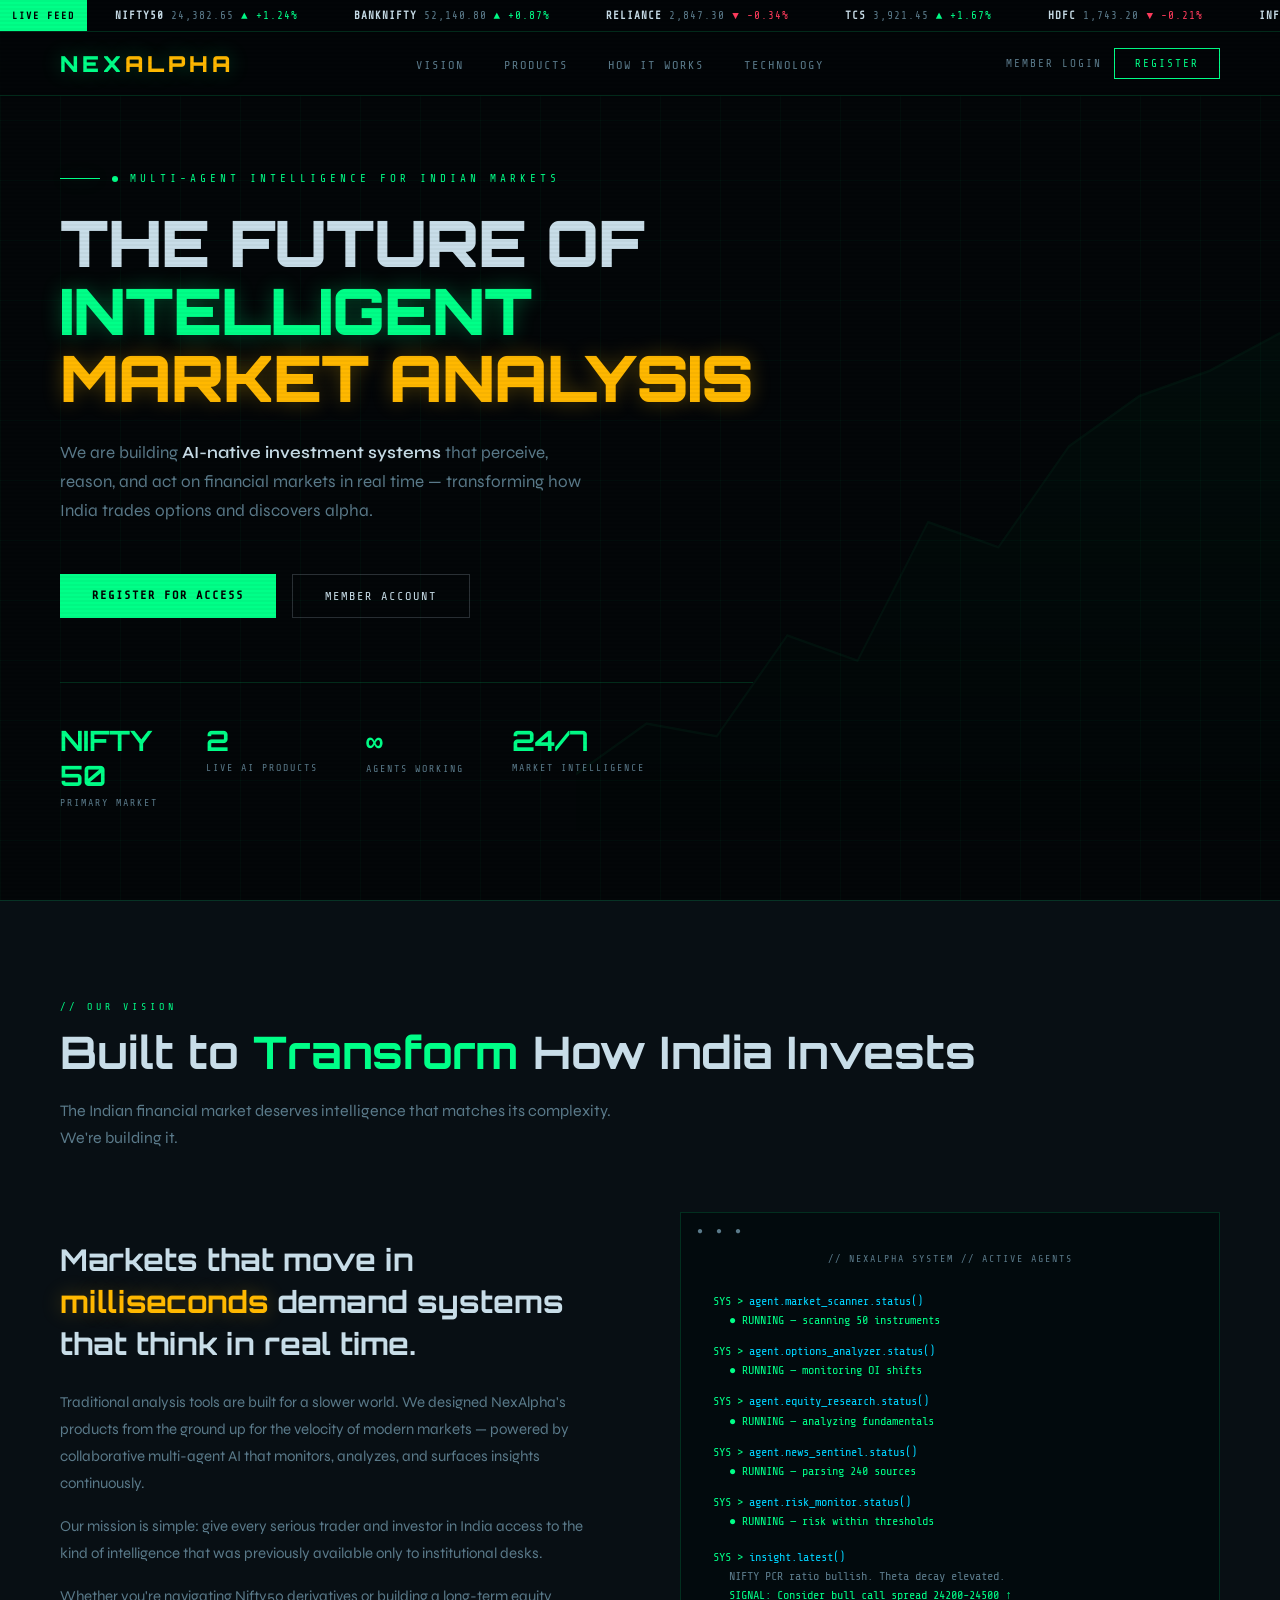
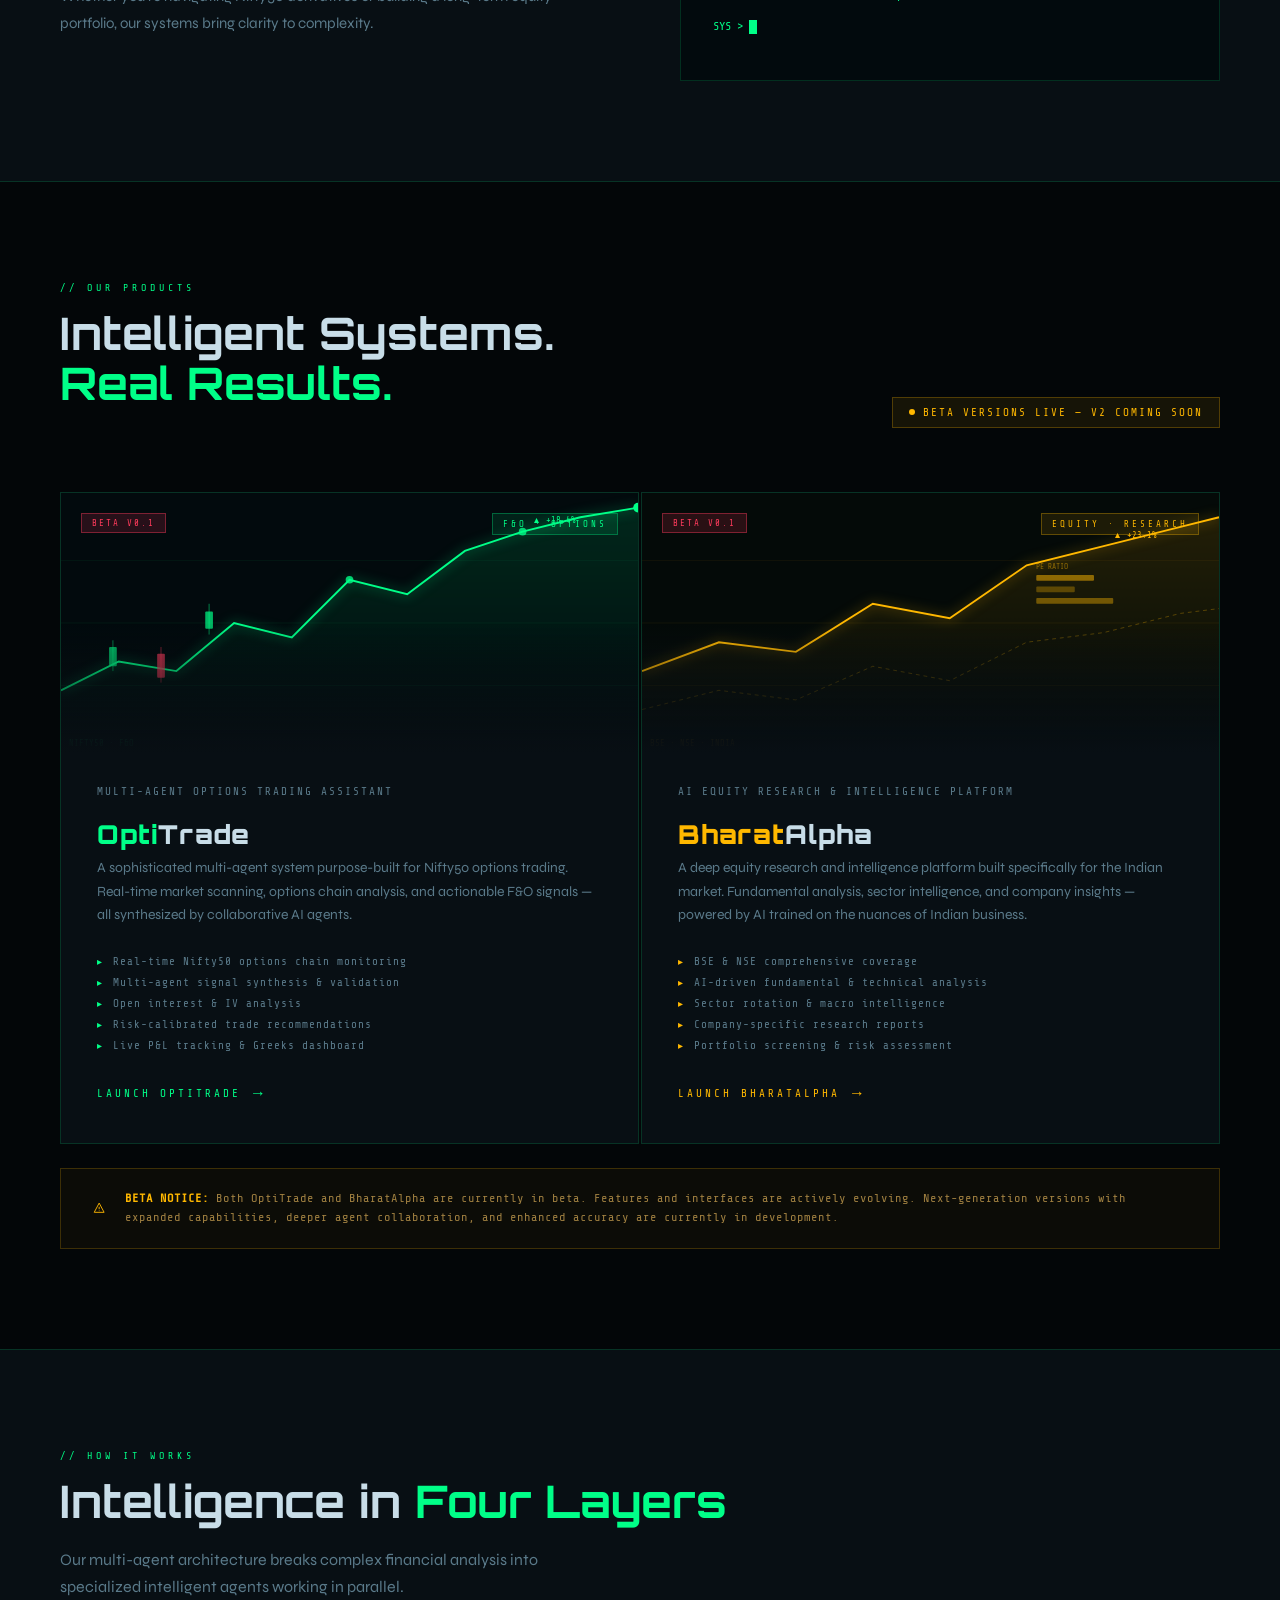
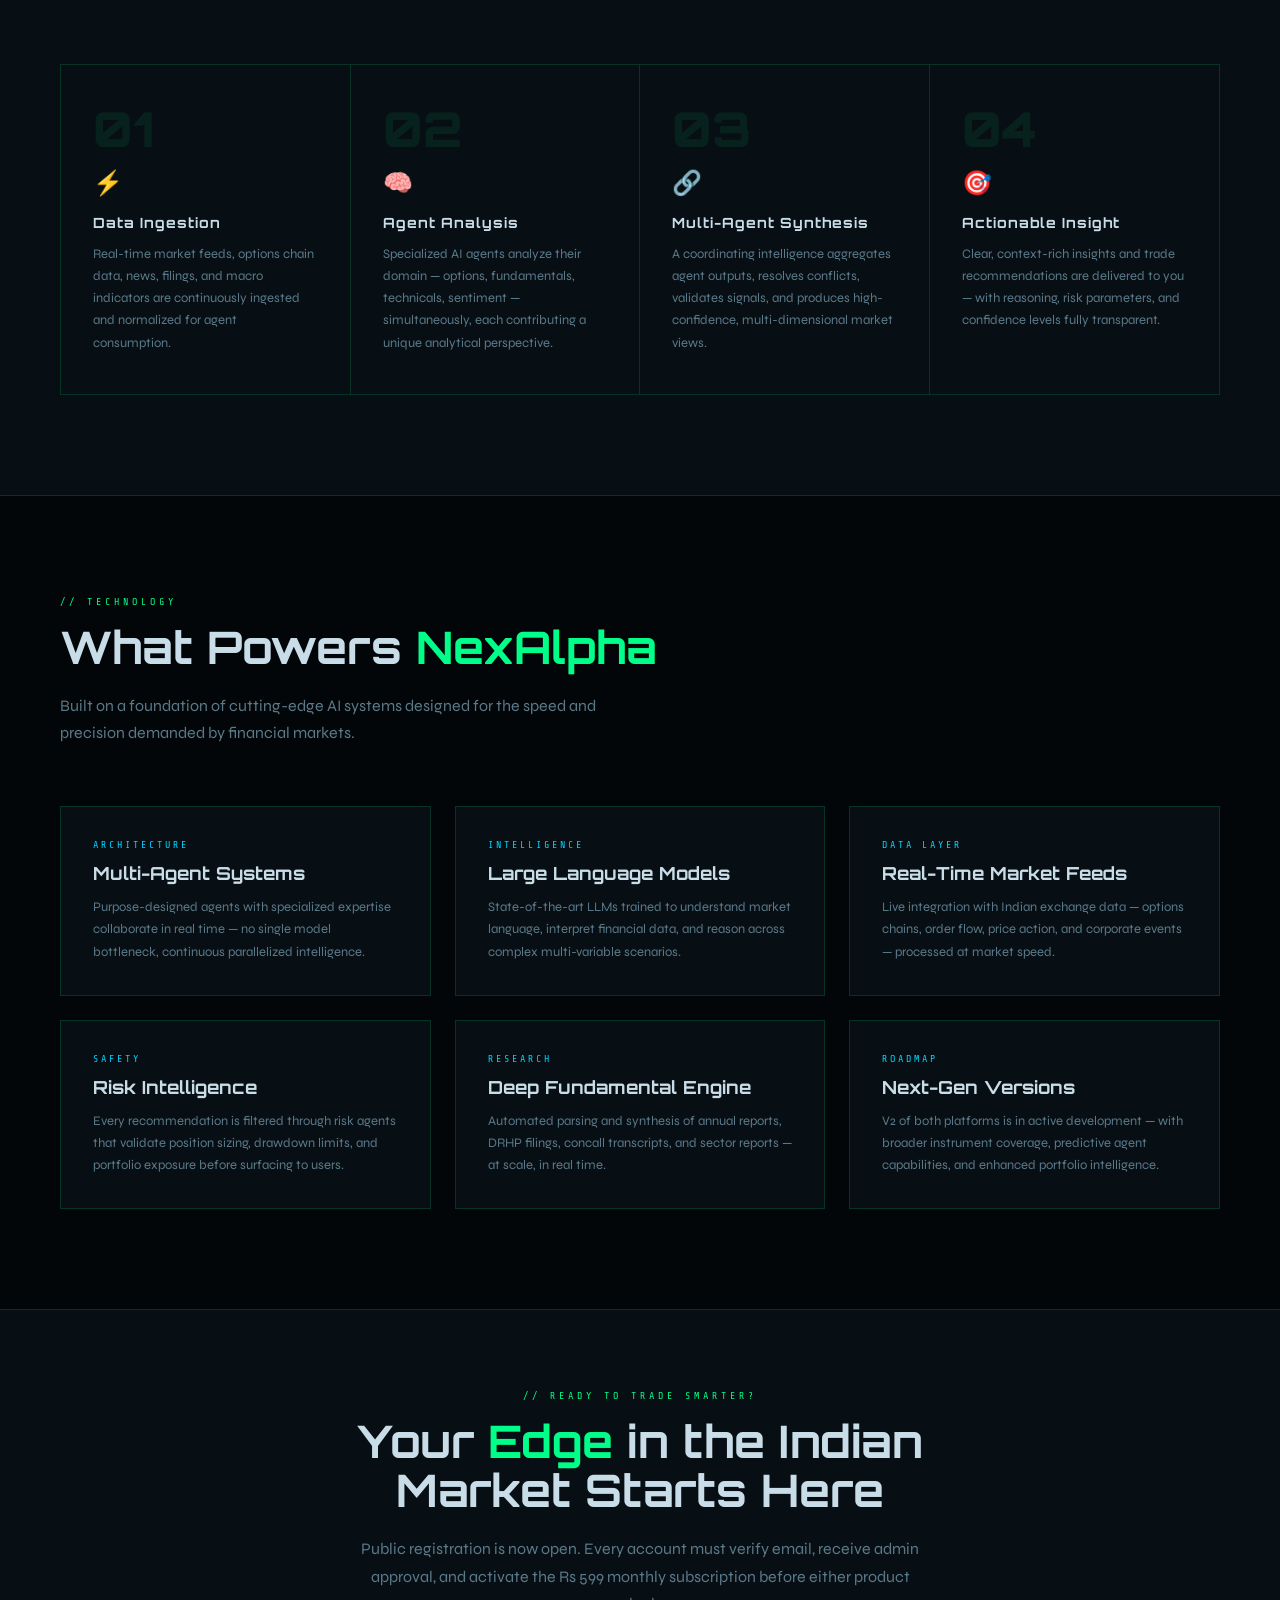
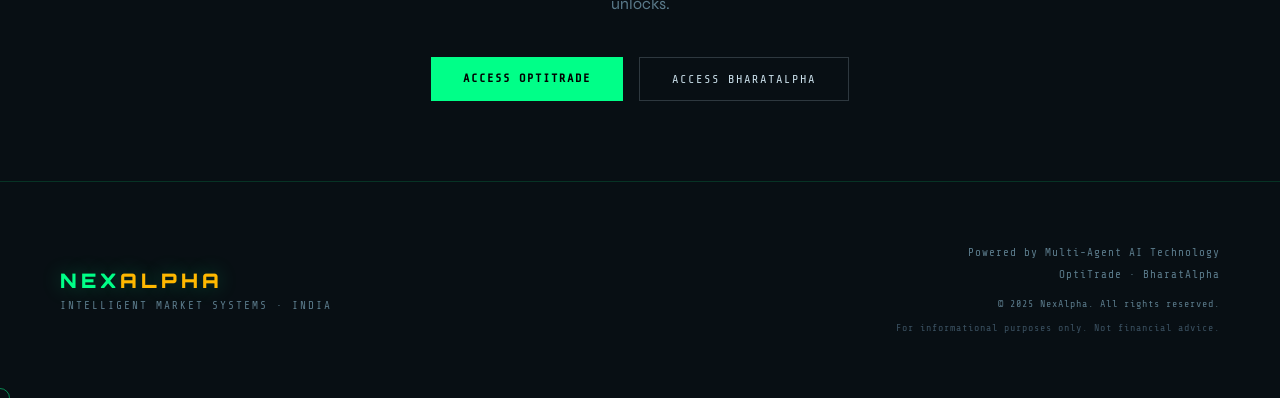
==== commit abe9ade7: "Refresh account status cards and raise plan price" ====
--- a/index.html
+++ b/index.html
@@ -1484,7 +1484,7 @@
         <h2 class="section-title" style="max-width:600px; margin:0 auto 20px">Your <em>Edge</em> in the Indian Market
             Starts Here</h2>
         <p class="section-desc" style="margin: 0 auto 40px">Public registration is now open. Every account must verify
-            email, receive admin approval, and activate the Rs 500 monthly subscription before either product unlocks.</p>
+            email, receive admin approval, and activate the Rs 599 monthly subscription before either product unlocks.</p>
         <div style="display:flex; gap:16px; justify-content:center; flex-wrap:wrap;">
             <a href="access.html?product=optitrade" class="btn-primary">Access OptiTrade</a>
             <a href="access.html?product=bharatalpha" class="btn-secondary">Access BharatAlpha</a>
